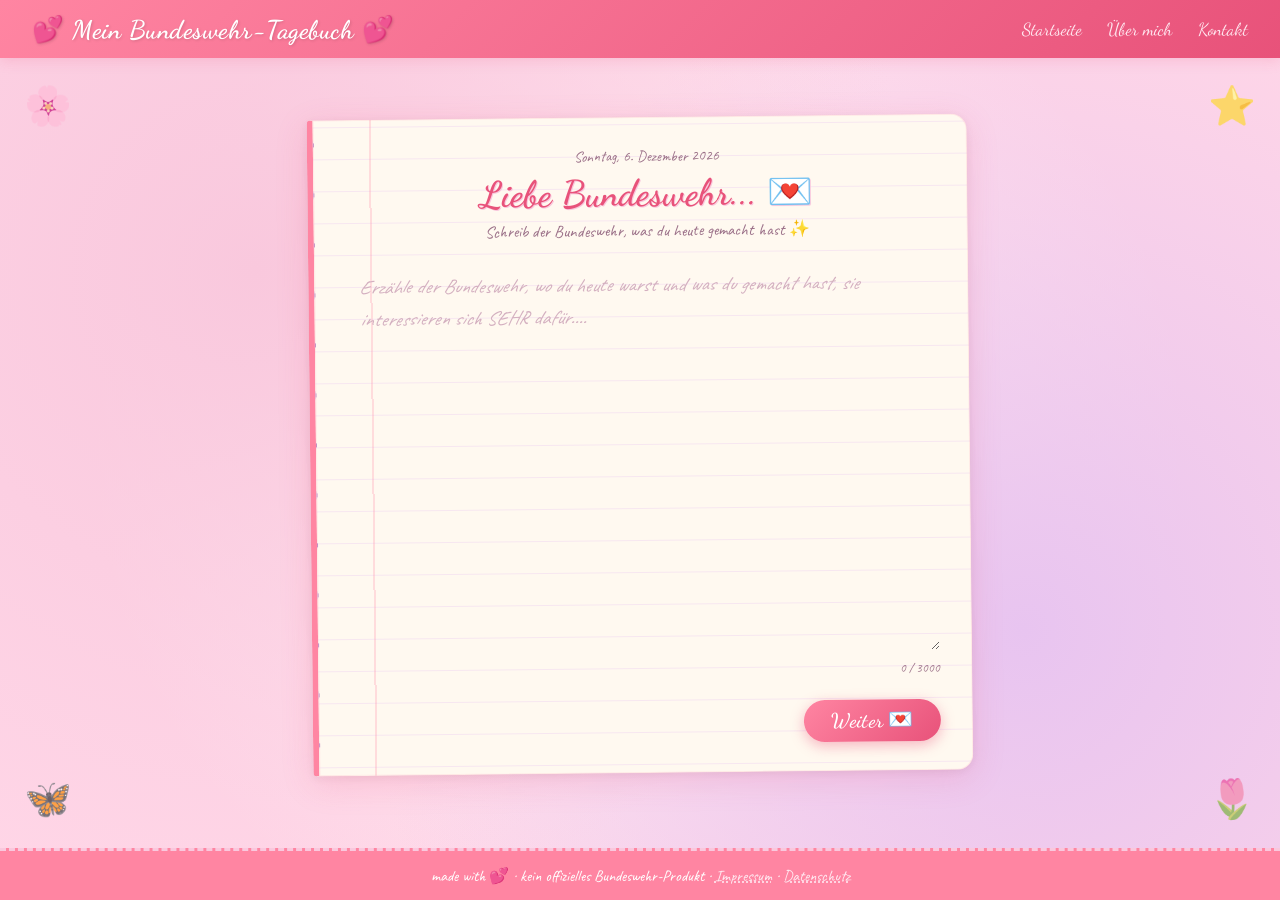
==== index.html @ ca4b4643 "first commit" ====
<!DOCTYPE html>
<html lang="de">
<head>
  <meta charset="UTF-8" />
  <meta name="viewport" content="width=device-width, initial-scale=1.0" />
  <title>Liebe Bundeswehr 💕</title>
  <link rel="preconnect" href="https://fonts.googleapis.com" />
  <link rel="preconnect" href="https://fonts.gstatic.com" crossorigin />
  <link href="https://fonts.googleapis.com/css2?family=Dancing+Script:wght@400;600;700&family=Caveat:wght@400;500;600&display=swap" rel="stylesheet" />
  <link rel="stylesheet" href="style.css" />
</head>
<body>

  <!-- ═══════════════════════════ NAV ═══════════════════════════ -->
  <nav class="site-nav">
    <span class="nav-logo">💕 Mein Bundeswehr-Tagebuch 💕</span>
    <ul class="nav-links">
      <li><a href="#">Startseite</a></li>
      <li><a href="#">Über mich</a></li>
      <li><a href="#">Kontakt</a></li>
    </ul>
  </nav>

  <!-- ═══════════════════════════ MAIN ═══════════════════════════ -->
  <main class="main-content">

    <!-- Decorative doodles -->
    <span class="doodle doodle-tl">🌸</span>
    <span class="doodle doodle-tr">⭐</span>
    <span class="doodle doodle-bl">🦋</span>
    <span class="doodle doodle-br">🌷</span>

    <!-- ───── STEP 1: Diary Entry ───── -->
    <section id="step-entry" class="diary-card">
      <div class="diary-header">
        <span class="diary-date" id="diary-date"></span>
        <h1 class="diary-title">Liebe Bundeswehr...&nbsp;💌</h1>
        <p class="diary-subtitle">Schreib der Bundeswehr, was du heute gemacht hast&nbsp;✨</p>
      </div>

      <div class="diary-lines">
        <label for="diary-text" class="sr-only">Dein Tagebucheintrag</label>
        <textarea
          id="diary-text"
          class="diary-textarea"
          rows="12"
          placeholder="Erzähle der Bundeswehr, wo du heute warst und was du gemacht hast, sie interessieren sich SEHR dafür...."
          maxlength="3000"
        ></textarea>
        <div class="char-counter"><span id="char-count">0</span> / 3000</div>
      </div>

      <div class="card-actions">
        <button class="btn btn-primary" id="btn-next">
          Weiter&nbsp;💌
        </button>
      </div>
    </section>

    <!-- ───── STEP 2: Location Picker ───── -->
    <section id="step-location" class="diary-card hidden">
      <div class="diary-header">
        <h2 class="diary-title">An welches Karrierecenter?&nbsp;📍</h2>
        <p class="diary-subtitle">Wähle das nächste Bundeswehr-Karrierecenter in deiner Nähe&nbsp;🗺️</p>
      </div>

      <div class="location-block">
        <button class="btn btn-geo" id="btn-geo">
          📍 Nächstes automatisch finden
        </button>
        <p class="geo-status" id="geo-status"></p>

        <label for="center-select" class="select-label">Oder selbst wählen:</label>
        <select id="center-select" class="diary-select">
          <option value="" disabled selected>— Karrierecenter wählen —</option>
        </select>

        <div class="selected-info hidden" id="selected-info">
          <p>📬 E-Mail-Adresse: <strong id="selected-email"></strong></p>
        </div>
      </div>

      <div class="card-actions">
        <button class="btn btn-secondary" id="btn-back">
          ← Zurück
        </button>
        <button class="btn btn-primary" id="btn-send" disabled>
          Absenden&nbsp;💌
        </button>
      </div>
    </section>

    <!-- ───── STEP 3: Confirmation ───── -->
    <section id="step-done" class="diary-card hidden">
      <div class="diary-header">
        <div class="success-heart">💖</div>
        <h2 class="diary-title">E-Mail wird geöffnet!</h2>
        <p class="diary-subtitle">
          Dein E-Mail-Programm sollte sich gleich öffnen.<br />
          Klicke dort auf <em>Senden</em> um deinen Eintrag abzuschicken&nbsp;✉️
        </p>
      </div>
      <div class="card-actions">
        <button class="btn btn-secondary" id="btn-restart">
          🌸 Neuen Eintrag schreiben
        </button>
      </div>
    </section>

  </main>

  <!-- ═══════════════════════════ FOOTER ═══════════════════════════ -->
  <footer class="site-footer">
    <p class="footer-note">
      made with 💕 · kein offizielles Bundeswehr-Produkt · <a href="#">Impressum</a> · <a href="#">Datenschutz</a>
    </p>
  </footer>

  <script src="script.js"></script>
</body>
</html>
---- style.css ----
/* ═══════════════════════════════════════════════════
   LIEBES TAGEBUCH 💕 — Stylesheet
   Palette:
     cream:    #FFF9F0
     pink:     #FFD6E7
     rose:     #FF85A2
     raspberry:#E8527A
     lavender: #E8C4F0
     purple:   #C28FC5
     text:     #5A3A4A
   ═══════════════════════════════════════════════════ */

/* ─── Reset & Base ─── */
*, *::before, *::after {
  box-sizing: border-box;
  margin: 0;
  padding: 0;
}

:root {
  --cream:     #FFF9F0;
  --pink:      #FFD6E7;
  --rose:      #FF85A2;
  --raspberry: #E8527A;
  --lavender:  #E8C4F0;
  --purple:    #C28FC5;
  --text:      #5A3A4A;
  --text-muted:#9B7088;
  --shadow:    rgba(232, 82, 122, 0.18);
  --line-gap:  32px;
}

html {
  font-size: 16px;
}

body {
  font-family: 'Caveat', cursive;
  color: var(--text);
  background-color: var(--pink);
  /* Subtle scattered hearts via SVG data URI */
  background-image:
    radial-gradient(circle at 20% 30%, #f9c8dd 0%, transparent 55%),
    radial-gradient(circle at 80% 70%, var(--lavender) 0%, transparent 55%),
    radial-gradient(circle at 50% 50%, #fff0f6 0%, transparent 70%);
  min-height: 100vh;
  display: flex;
  flex-direction: column;
}

/* Utility */
.hidden { display: none !important; }
.sr-only {
  position: absolute;
  width: 1px; height: 1px;
  padding: 0; margin: -1px;
  overflow: hidden;
  clip: rect(0,0,0,0);
  white-space: nowrap;
  border: 0;
}

/* ─── Navigation ─── */
.site-nav {
  background: linear-gradient(135deg, var(--rose) 0%, var(--raspberry) 100%);
  padding: 0.85rem 2rem;
  display: flex;
  align-items: center;
  justify-content: space-between;
  box-shadow: 0 3px 12px var(--shadow);
  position: sticky;
  top: 0;
  z-index: 100;
}

.nav-logo {
  font-family: 'Dancing Script', cursive;
  font-size: 1.6rem;
  font-weight: 700;
  color: #fff;
  letter-spacing: 0.5px;
  text-shadow: 1px 1px 3px rgba(0,0,0,0.15);
}

.nav-links {
  list-style: none;
  display: flex;
  gap: 1.6rem;
}

.nav-links a {
  font-family: 'Dancing Script', cursive;
  font-size: 1.1rem;
  color: #ffe8f0;
  text-decoration: none;
  transition: color 0.2s;
}

.nav-links a:hover {
  color: #fff;
  text-decoration: underline wavy 1.5px;
}

/* ─── Main Content ─── */
.main-content {
  flex: 1;
  display: flex;
  align-items: center;
  justify-content: center;
  padding: 3rem 1rem 4rem;
  position: relative;
}

/* Floating decorative doodles */
.doodle {
  position: absolute;
  font-size: 2.4rem;
  user-select: none;
  pointer-events: none;
  animation: float 4s ease-in-out infinite;
  opacity: 0.7;
}
.doodle-tl { top: 1.5rem;   left: 1.5rem;  animation-delay: 0s; }
.doodle-tr { top: 1.5rem;   right: 1.5rem; animation-delay: 1s; }
.doodle-bl { bottom: 1.5rem; left: 1.5rem; animation-delay: 2s; }
.doodle-br { bottom: 1.5rem; right: 1.5rem; animation-delay: 3s; }

@keyframes float {
  0%, 100% { transform: translateY(0); }
  50%       { transform: translateY(-10px); }
}

/* ─── Diary Card ─── */
.diary-card {
  background: var(--cream);
  width: 100%;
  max-width: 660px;
  border-radius: 4px 16px 16px 4px;
  box-shadow:
    0 8px 32px var(--shadow),
    0 2px 8px rgba(0,0,0,0.06),
    inset 0 0 0 1px rgba(255,133,162,0.15);
  transform: rotate(-0.6deg);
  overflow: hidden;
  position: relative;

  /* Left "spine" strip */
  border-left: 6px solid var(--rose);

  /* Ruled lines via background */
  background-image:
    /* Margin line (pink) */
    linear-gradient(90deg, transparent 56px, #ff85a240 56px, #ff85a240 58px, transparent 58px),
    /* Horizontal rules */
    repeating-linear-gradient(
      to bottom,
      transparent 0px,
      transparent calc(var(--line-gap) - 1px),
      #e8c4f055 calc(var(--line-gap) - 1px),
      #e8c4f055 var(--line-gap)
    );
  background-size: 100% 100%, 100% var(--line-gap);
  background-position: 0 0, 0 72px;
}

/* Pink binding holes along the left */
.diary-card::before {
  content: '';
  position: absolute;
  left: -14px;
  top: 0; bottom: 0;
  width: 20px;
  background-image: radial-gradient(circle, #c28fc5 5px, transparent 5px);
  background-size: 20px 50px;
  background-repeat: repeat-y;
}

/* ─── Diary Header ─── */
.diary-header {
  padding: 1.8rem 2rem 0.5rem 2.8rem;
  text-align: center;
}

.diary-date {
  font-family: 'Caveat', cursive;
  font-size: 0.95rem;
  color: var(--text-muted);
  display: block;
  margin-bottom: 0.3rem;
}

.diary-title {
  font-family: 'Dancing Script', cursive;
  font-size: 2.3rem;
  font-weight: 700;
  color: var(--raspberry);
  line-height: 1.2;
  text-shadow: 1px 1px 0 #f9c8dd;
}

.diary-subtitle {
  font-size: 1.05rem;
  color: var(--text-muted);
  margin-top: 0.35rem;
}

/* ─── Textarea ─── */
.diary-lines {
  padding: 1rem 2rem 0 2.8rem;
  position: relative;
}

.diary-textarea {
  width: 100%;
  min-height: 300px;
  background: transparent;
  border: none;
  outline: none;
  resize: vertical;
  font-family: 'Caveat', cursive;
  font-size: 1.25rem;
  line-height: var(--line-gap);
  color: var(--text);
  padding: 0;
  /* Align text to the ruled lines */
  padding-top: 4px;
  caret-color: var(--raspberry);
}

.diary-textarea::placeholder {
  color: #d4b0c0;
  font-style: italic;
}

.char-counter {
  font-size: 0.8rem;
  color: var(--text-muted);
  text-align: right;
  margin-top: 0.3rem;
}

/* ─── Location Block ─── */
.location-block {
  padding: 1.2rem 2rem 0.5rem 2.8rem;
  display: flex;
  flex-direction: column;
  gap: 0.9rem;
}

.btn-geo {
  align-self: flex-start;
}

.geo-status {
  font-size: 0.95rem;
  color: var(--purple);
  min-height: 1.2em;
}

.select-label {
  font-size: 1.1rem;
  color: var(--text-muted);
}

.diary-select {
  font-family: 'Caveat', cursive;
  font-size: 1.1rem;
  color: var(--text);
  background: #fff;
  border: 2px solid var(--lavender);
  border-radius: 12px;
  padding: 0.5rem 1rem;
  cursor: pointer;
  transition: border-color 0.2s, box-shadow 0.2s;
  outline: none;
}

.diary-select:focus {
  border-color: var(--rose);
  box-shadow: 0 0 0 3px #ff85a230;
}

.selected-info {
  background: #fff0f7;
  border: 1.5px dashed var(--rose);
  border-radius: 10px;
  padding: 0.6rem 1rem;
  font-size: 1rem;
  color: var(--text);
}

/* ─── Buttons ─── */
.card-actions {
  padding: 1.4rem 2rem 1.8rem 2.8rem;
  display: flex;
  gap: 0.9rem;
  justify-content: flex-end;
  flex-wrap: wrap;
}

.btn {
  font-family: 'Dancing Script', cursive;
  font-size: 1.25rem;
  font-weight: 600;
  border: none;
  border-radius: 50px;
  padding: 0.55rem 1.7rem;
  cursor: pointer;
  transition: transform 0.15s, box-shadow 0.15s, filter 0.15s;
  position: relative;
  letter-spacing: 0.3px;
}

.btn:active { transform: scale(0.96) !important; }

.btn-primary {
  background: linear-gradient(135deg, var(--rose) 0%, var(--raspberry) 100%);
  color: #fff;
  box-shadow: 0 4px 14px rgba(232,82,122,0.4);
}

.btn-primary:hover {
  transform: translateY(-2px) rotate(0.5deg);
  box-shadow: 0 6px 20px rgba(232,82,122,0.5);
}

.btn-primary:disabled {
  filter: grayscale(50%) opacity(0.6);
  cursor: not-allowed;
  transform: none;
  box-shadow: none;
}

.btn-secondary {
  background: var(--lavender);
  color: var(--purple);
  box-shadow: 0 3px 10px rgba(194,143,197,0.25);
}

.btn-secondary:hover {
  transform: translateY(-2px);
  box-shadow: 0 5px 14px rgba(194,143,197,0.35);
}

.btn-geo {
  background: linear-gradient(135deg, #b8e0ff 0%, #a0c4ff 100%);
  color: #3a5a80;
  box-shadow: 0 3px 10px rgba(100,160,230,0.25);
  font-family: 'Caveat', cursive;
  font-size: 1.05rem;
  font-weight: 500;
}

.btn-geo:hover {
  transform: translateY(-2px);
  box-shadow: 0 5px 14px rgba(100,160,230,0.35);
}

/* ─── Success Step ─── */
.success-heart {
  font-size: 4rem;
  line-height: 1;
  margin-bottom: 0.5rem;
  animation: heartbeat 1.1s ease infinite;
}

@keyframes heartbeat {
  0%, 100% { transform: scale(1); }
  14%       { transform: scale(1.25); }
  28%       { transform: scale(1); }
  42%       { transform: scale(1.15); }
  70%       { transform: scale(1); }
}

/* ─── Footer ─── */
.site-footer {
  background: var(--rose);
  padding: 0.9rem 2rem;
  text-align: center;
  border-top: 3px dashed #f9c8dd;
}

.footer-note {
  font-family: 'Caveat', cursive;
  font-size: 1rem;
  color: #fff;
}

.footer-note a {
  color: #ffe8f0;
  text-decoration: underline dotted;
}

.footer-note a:hover {
  color: #fff;
}

/* ─── Responsive ─── */
@media (max-width: 700px) {
  .nav-links { display: none; }
  .diary-card { transform: rotate(0deg); border-radius: 8px; }
  .diary-title { font-size: 1.8rem; }
  .doodle { font-size: 1.6rem; }
  .card-actions { justify-content: center; }
}
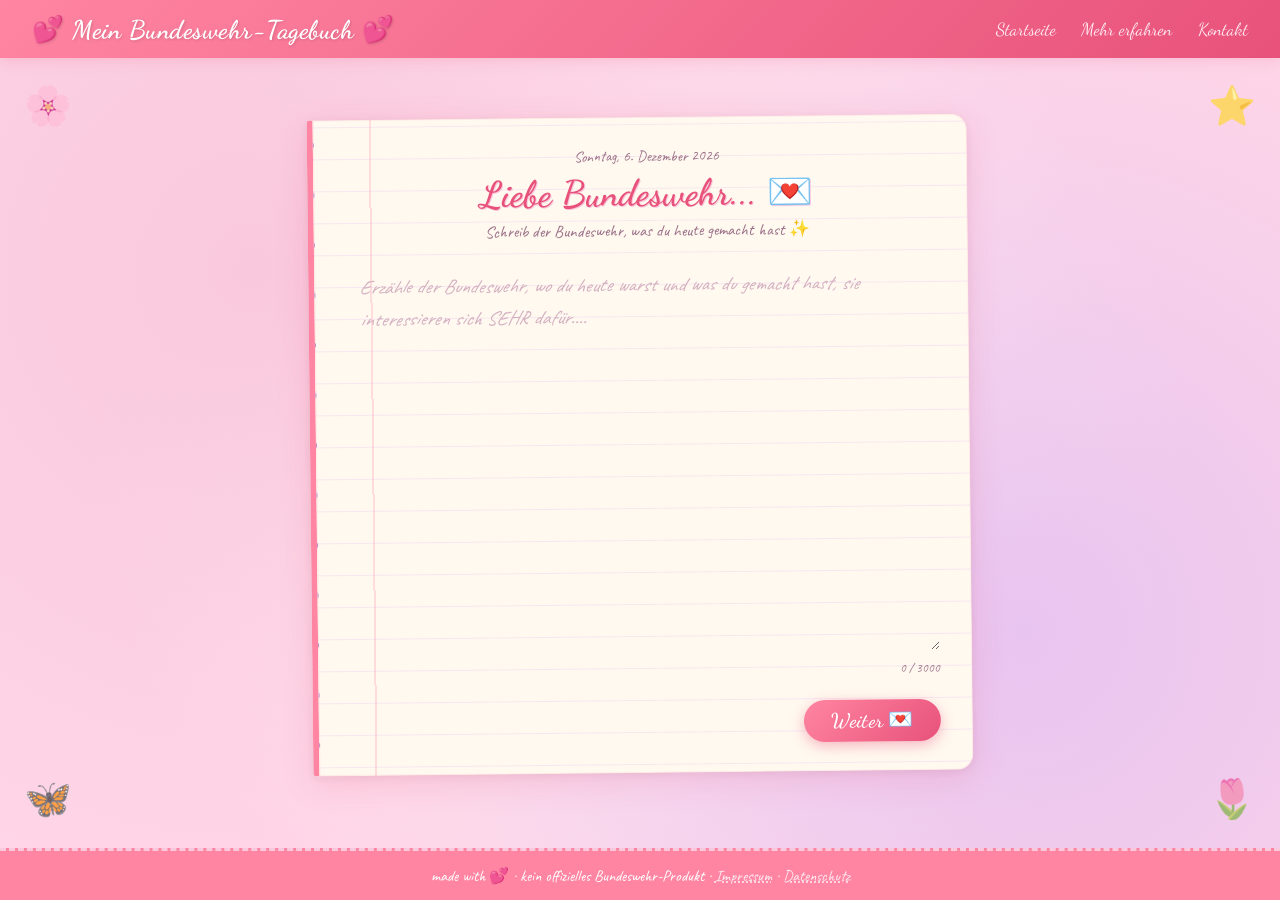
==== commit 3828f1e9: "update about section and remove google fonts api" ====
--- a/index.html
+++ b/index.html
@@ -4,9 +4,6 @@
   <meta charset="UTF-8" />
   <meta name="viewport" content="width=device-width, initial-scale=1.0" />
   <title>Liebe Bundeswehr 💕</title>
-  <link rel="preconnect" href="https://fonts.googleapis.com" />
-  <link rel="preconnect" href="https://fonts.gstatic.com" crossorigin />
-  <link href="https://fonts.googleapis.com/css2?family=Dancing+Script:wght@400;600;700&family=Caveat:wght@400;500;600&display=swap" rel="stylesheet" />
   <link rel="stylesheet" href="style.css" />
 </head>
 <body>
@@ -15,9 +12,9 @@
   <nav class="site-nav">
     <span class="nav-logo">💕 Mein Bundeswehr-Tagebuch 💕</span>
     <ul class="nav-links">
-      <li><a href="#">Startseite</a></li>
-      <li><a href="#">Über mich</a></li>
-      <li><a href="#">Kontakt</a></li>
+      <li><a href="/">Startseite</a></li>
+      <li><a href="/about">Mehr erfahren</a></li>
+      <li><a href="https://www.be.linksjugend-solid.de/basisgruppen_/">Kontakt</a></li>
     </ul>
   </nav>
 
--- a/style.css
+++ b/style.css
@@ -9,6 +9,22 @@
      purple:   #C28FC5
      text:     #5A3A4A
    ═══════════════════════════════════════════════════ */
+
+@font-face {
+  font-family: 'Caveat';
+  src: url('assets/fonts/Caveat/Caveat-VariableFont_wght.ttf') format('truetype');
+  font-weight: 400 700;
+  font-style: normal;
+  font-display: swap;
+}
+
+@font-face {
+  font-family: 'Dancing Script';
+  src: url('assets/fonts/Dancing_Script/DancingScript-VariableFont_wght.ttf') format('truetype');
+  font-weight: 400 700;
+  font-style: normal;
+  font-display: swap;
+}
 
 /* ─── Reset & Base ─── */
 *, *::before, *::after {
@@ -99,6 +115,12 @@
 .nav-links a:hover {
   color: #fff;
   text-decoration: underline wavy 1.5px;
+}
+
+.nav-links a[aria-current='page'] {
+  color: #fff;
+  text-decoration: underline wavy 1.5px;
+  text-underline-offset: 4px;
 }
 
 /* ─── Main Content ─── */
@@ -395,11 +417,215 @@
   color: #fff;
 }
 
+/* ─── About Page ─── */
+.about-main {
+  flex: 1;
+  max-width: 1080px;
+  width: 100%;
+  margin: 0 auto;
+  padding: 3rem 1rem 4rem;
+  position: relative;
+}
+
+.about-hero {
+  background:
+    radial-gradient(circle at 10% 0%, #ffe9f3 0%, transparent 45%),
+    linear-gradient(130deg, #fff8f6 0%, #ffeaf4 50%, #fceefe 100%);
+  border: 1px solid #f8c8da;
+  border-left: 8px solid var(--rose);
+  border-radius: 8px 20px 20px 8px;
+  box-shadow: 0 8px 26px rgba(232, 82, 122, 0.15);
+  padding: 2.1rem 2rem;
+  margin-bottom: 1.4rem;
+}
+
+.about-kicker {
+  font-family: 'Dancing Script', cursive;
+  font-size: 1.25rem;
+  color: var(--raspberry);
+}
+
+.about-title {
+  font-family: 'Dancing Script', cursive;
+  font-size: clamp(2rem, 4vw, 3rem);
+  line-height: 1.08;
+  color: #7e3454;
+  margin: 0.35rem 0 0.8rem;
+}
+
+.about-lead {
+  font-size: 1.4rem;
+  line-height: 1.45;
+  max-width: 52ch;
+}
+
+.about-cta {
+  display: inline-block;
+  margin-top: 1rem;
+  font-family: 'Dancing Script', cursive;
+  font-size: 1.3rem;
+  text-decoration: none;
+  color: #fff;
+  background: linear-gradient(135deg, var(--rose) 0%, var(--raspberry) 100%);
+  padding: 0.45rem 1.3rem;
+  border-radius: 999px;
+  box-shadow: 0 4px 14px rgba(232,82,122,0.35);
+  transition: transform 0.2s, box-shadow 0.2s;
+}
+
+.about-cta:hover {
+  transform: translateY(-2px);
+  box-shadow: 0 6px 16px rgba(232,82,122,0.45);
+}
+
+.about-grid {
+  display: grid;
+  grid-template-columns: repeat(3, minmax(0, 1fr));
+  gap: 1rem;
+}
+
+.about-card {
+  background: var(--cream);
+  border-radius: 14px;
+  border: 1px solid #f6c8d8;
+  box-shadow: 0 6px 18px rgba(194, 143, 197, 0.14);
+  padding: 1.2rem 1rem 1.05rem;
+}
+
+.about-card h2 {
+  font-family: 'Dancing Script', cursive;
+  font-size: 1.8rem;
+  color: #90405f;
+  margin-bottom: 0.45rem;
+}
+
+.about-card p {
+  font-size: 1.28rem;
+  line-height: 1.42;
+  margin-bottom: 0.75rem;
+}
+
+.about-card p:last-child {
+  margin-bottom: 0;
+}
+
+.about-card a:not(.btn) {
+  color: var(--raspberry);
+  font-weight: 700;
+}
+
+.about-cta-btn {
+  display: block;
+  width: fit-content;
+  margin: 0.9rem auto 0;
+}
+
+.about-cta-btn,
+.about-cta-btn:visited {
+  color: #fff;
+  text-decoration: none;
+}
+
+.about-card-highlight {
+  background: linear-gradient(180deg, #fff3f8 0%, #fffdf5 100%);
+  border-style: dashed;
+}
+
 /* ─── Responsive ─── */
 @media (max-width: 700px) {
-  .nav-links { display: none; }
+  .site-nav {
+    flex-wrap: wrap;
+    justify-content: center;
+    gap: 0.6rem;
+    padding: 0.75rem 0.75rem 0.65rem;
+  }
+
+  .nav-logo {
+    width: 100%;
+    text-align: center;
+    font-size: 1.35rem;
+  }
+
+  .nav-links {
+    display: flex;
+    width: 100%;
+    justify-content: flex-start;
+    gap: 0.45rem;
+    overflow-x: auto;
+    overscroll-behavior-x: contain;
+    -webkit-overflow-scrolling: touch;
+    padding: 0.1rem 0.1rem 0.35rem;
+    scrollbar-width: none;
+  }
+
+  .nav-links::-webkit-scrollbar {
+    display: none;
+  }
+
+  .nav-links li {
+    flex: 0 0 auto;
+  }
+
+  .nav-links a {
+    display: inline-block;
+    font-size: 1rem;
+    white-space: nowrap;
+    padding: 0.3rem 0.75rem;
+    border-radius: 999px;
+    background: rgba(255, 255, 255, 0.16);
+    border: 1px solid rgba(255, 255, 255, 0.25);
+  }
+
+  .nav-links a[aria-current='page'] {
+    background: rgba(255, 255, 255, 0.28);
+    text-decoration: none;
+  }
+
+  .main-content {
+    padding: 2rem 0.6rem 2.6rem;
+  }
+
   .diary-card { transform: rotate(0deg); border-radius: 8px; }
   .diary-title { font-size: 1.8rem; }
   .doodle { font-size: 1.6rem; }
   .card-actions { justify-content: center; }
-}
+
+  .diary-header,
+  .diary-lines,
+  .location-block,
+  .card-actions {
+    padding-left: 1rem;
+    padding-right: 1rem;
+  }
+
+  .diary-textarea {
+    min-height: 250px;
+  }
+
+  .about-main {
+    padding: 2rem 0.75rem 3rem;
+  }
+
+  .about-hero {
+    padding: 1.4rem 1rem;
+  }
+
+  .about-lead,
+  .about-card p {
+    font-size: 1.15rem;
+  }
+
+  .about-grid {
+    grid-template-columns: 1fr;
+  }
+}
+
+@media (min-width: 701px) and (max-width: 1020px) {
+  .about-grid {
+    grid-template-columns: repeat(2, minmax(0, 1fr));
+  }
+
+  .about-card:last-child {
+    grid-column: 1 / -1;
+  }
+}
